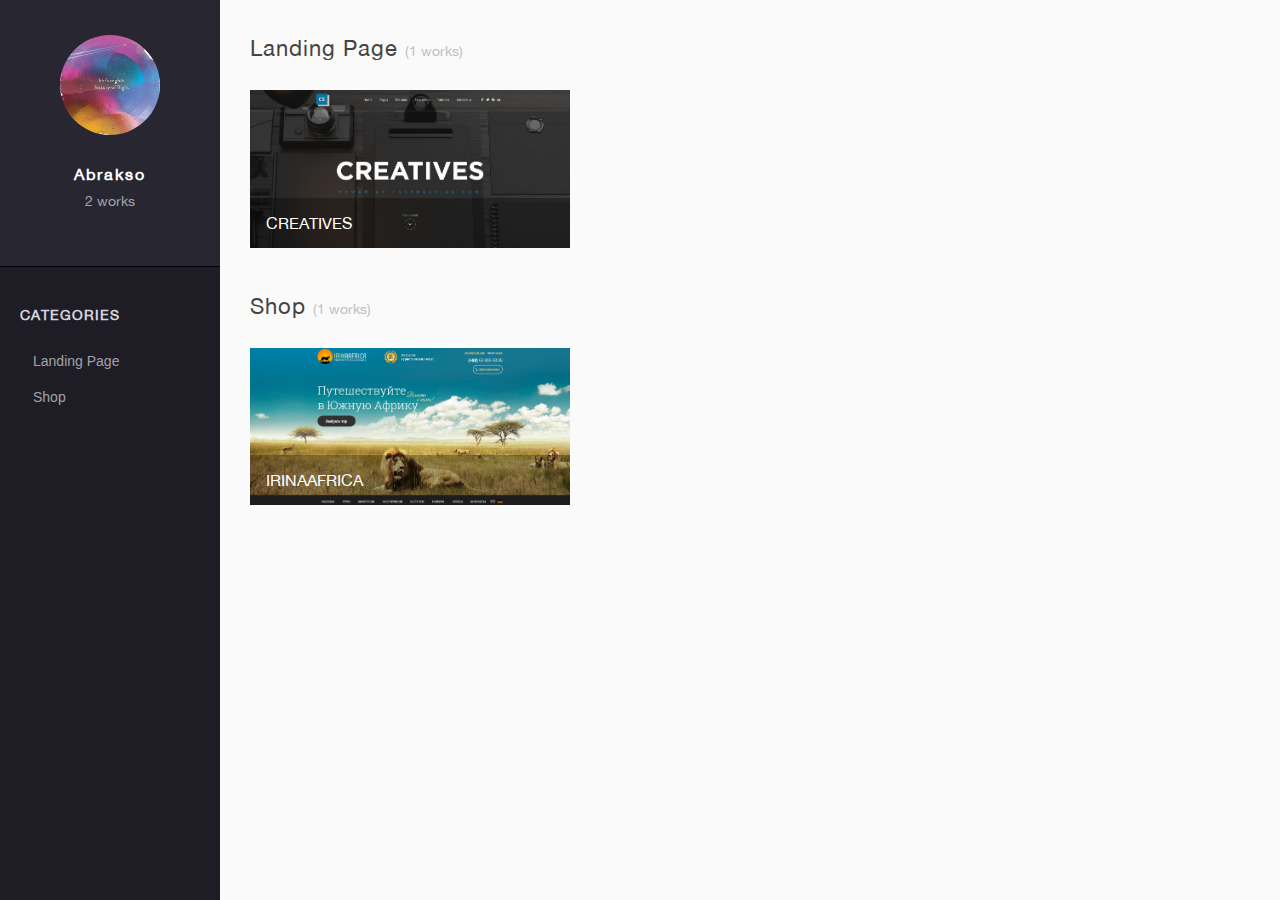
==== index.html @ 2fc0e8e0 "africaToP" ====
<!DOCTYPE html>
<html lang="en">
  <head>
    <meta charset="utf-8">
    <meta name="viewport" content="width=device-width, initial-scale=1, shrink-to-fit=no">
    <meta name="description" content="">
    <meta name="author" content="">
    <title>Abrakso</title>
    <link href="css/style.css" rel="stylesheet">
  </head>

  <body>
    <!-- <button class="menu_btn"></button> -->
    <aside class="menu">
      <div class="menu__userbar userbar">
        <div class="userbar__avatar"></div>
        <div class="userbar__info info">
          <h1 class="info__name">Abrakso</h1>
          <p class="info__works"></p>
        </div>
        <!-- <button class="userbar__button button">Upload</button> -->
      </div>
      <div class="categories">
        <p class="categories__title">categories</p>
        <ul class="categories__list list">
          <li class="list__item item"><button class="item__button">Landing Page</button></li>
          <!-- <li class="list__item item"><button class="item__button">Multi Page</button></li> -->
          <li class="list__item item"><button class="item__button">Shop</button></li>
        </ul>
      </div>
      <button class="menu_button"></button>
    </aside>
    <main class="main">
      <section class="main__landing-pages type">
        <h2 class="type__title">Landing Page <span class="type__count"></span></h2>
        <div class="type__content content">
          <div class="content__element element">
            <a href="creatives/index.html"><img src="img/works/creatives.jpg" alt="Creatives"></a>
            <p class="element__name">creatives</p>
          </div>
        </div>
      </section>
      <!-- <section class="main__multi-pasges type">
        <h2 class="type__title">Multi Page <span class="type__count"></span></h2>
        <div class="type__content content">
          
        </div>
      </section> -->
      <section class="main__shops type">
        <h2 class="type__title">Shop <span class="type__count"></span></h2>
        <div class="type__content content">
          <div class="content__element element">
            <a href="creatives/index.html"><img src="img/works/africa.jpg" alt="Creatives"></a>
            <p class="element__name">IRINAAFRICA</p>
          </div>
        </div>
      </section>
    </main>
    <script src="js/libs.min.js"></script>
    <script src="js/script.js"></script>
  </body>
</html>
---- css/style.css ----
@font-face {
  font-family: HelN;
  src: local("HelveticaNeue"), url(../fonts/HelveticaNeue.ttf); }

@font-face {
  font-family: HelNB;
  src: local("HelveticaNeueBold"), url(../fonts/HelveticaNeueBold.ttf); }

body {
  margin: 0;
  padding: 0;
  font-family: HelN,sans-serif;
  background-color: #fafafa; }

* {
  -webkit-box-sizing: border-box;
          box-sizing: border-box; }

img {
  max-width: 100%; }

button:focus {
  outline: none; }

.menu {
  position: fixed;
  top: 0px;
  left: 0px;
  width: 220px;
  height: 100vh;
  background-color: #1e1d26;
  z-index: 999; }

.menu_button {
  background-color: transparent;
  width: 40px;
  height: 30px;
  display: none;
  border: none;
  cursor: pointer;
  border-bottom: 5px solid #ea5a5a;
  border-top: 5px solid #ea5a5a;
  border-left: 0px solid transparent;
  border-right: 0px solid transparent;
  -webkit-box-pack: center;
  -webkit-justify-content: center;
      -ms-flex-pack: center;
          justify-content: center;
  -webkit-box-align: center;
  -webkit-align-items: center;
      -ms-flex-align: center;
          align-items: center;
  -webkit-transition: .2s;
  -o-transition: .2s;
  transition: .2s;
  position: absolute;
  z-index: 999; }
  .menu_button::before {
    content: '';
    position: absolute;
    width: 100%;
    height: 5px;
    background-color: #ea5a5a;
    -webkit-transition: .2s;
    -o-transition: .2s;
    transition: .2s; }
  .menu_button::after {
    content: '';
    position: absolute;
    width: 100%;
    height: 5px;
    background-color: #ea5a5a;
    -webkit-transition: .2s;
    -o-transition: .2s;
    transition: .2s; }
  .menu_button_active {
    height: 40px;
    border: 4px solid #ea5a5a;
    -webkit-border-radius: 50%;
            border-radius: 50%; }
    .menu_button_active::after {
      -webkit-transform: rotate(45deg);
          -ms-transform: rotate(45deg);
              transform: rotate(45deg);
      width: 80%;
      height: 4px; }
    .menu_button_active::before {
      -webkit-transform: rotate(-45deg);
          -ms-transform: rotate(-45deg);
              transform: rotate(-45deg);
      width: 80%;
      height: 4px; }

.userbar {
  display: -webkit-box;
  display: -webkit-flex;
  display: -ms-flexbox;
  display: flex;
  -webkit-box-orient: vertical;
  -webkit-box-direction: normal;
  -webkit-flex-direction: column;
      -ms-flex-direction: column;
          flex-direction: column;
  -webkit-box-align: center;
  -webkit-align-items: center;
      -ms-flex-align: center;
          align-items: center;
  background-color: #272631;
  padding: 35px 0px;
  border-bottom: 1px solid #000; }
  .userbar__avatar {
    width: 100px;
    height: 100px;
    -webkit-border-radius: 50%;
            border-radius: 50%;
    background-image: url(../img/avatar.jpg);
    -webkit-background-size: cover;
            background-size: cover;
    background-repeat: no-repeat;
    background-position: center;
    margin-bottom: 19px; }
  .userbar__info {
    text-align: center; }

.info__name {
  font-size: 16px;
  color: #ffffff;
  letter-spacing: 2px;
  margin-bottom: 10px; }

.info__works {
  font-size: 14px;
  color: #a3a2a8;
  margin-top: 0;
  margin-bottom: 22px; }

.info__button {
  padding: 13px 50px;
  background-color: #ea5a5a;
  border: none;
  color: #ffffff;
  text-transform: uppercase;
  -webkit-border-radius: 50px;
          border-radius: 50px;
  font-size: 15px;
  cursor: pointer; }

.categories__title {
  font-weight: bold;
  text-transform: uppercase;
  letter-spacing: 1px;
  font-size: 14px;
  color: #d6d5df;
  margin-top: 40px;
  margin-bottom: 20px;
  margin-left: 20px; }

.categories__list {
  list-style-type: none;
  margin: 0;
  padding: 0; }

.categories_active {
  background-color: transparent;
  border: none;
  font-weight: bold;
  text-transform: uppercase;
  letter-spacing: 1px;
  font-size: 16px;
  color: #d6d5df;
  cursor: pointer;
  display: none; }

.item__button {
  width: 100%;
  background-color: transparent;
  font-size: 14px;
  color: #a3a2a8;
  border: none;
  text-align: left;
  padding: 10px 0px 10px 30px;
  border-left: 3px solid transparent;
  cursor: pointer; }
  .item__button:hover {
    border-left: 3px solid #ea5a5a;
    color: #d6d5df;
    background-color: #19181e; }

.main {
  padding: 0px 20px 35px 20px; }

.type__title {
  font-size: 22px;
  font-weight: normal;
  letter-spacing: 1px;
  color: #444444;
  margin-top: 35px;
  padding-left: 230px; }

.type__count {
  font-size: 14px;
  color: #c0c0c0;
  letter-spacing: normal; }

.content {
  margin-left: 220px;
  display: -webkit-box;
  display: -webkit-flex;
  display: -ms-flexbox;
  display: flex;
  -webkit-flex-wrap: wrap;
      -ms-flex-wrap: wrap;
          flex-wrap: wrap; }
  .content__element {
    width: -webkit-calc(33.3% - 20px);
    width: calc(33.3% - 20px);
    background-color: #c0c0c0;
    margin: 10px 10px;
    position: relative; }
    .content__element:hover {
      -webkit-box-shadow: 0px 0px 15px rgba(0, 0, 0, 0.5);
              box-shadow: 0px 0px 15px rgba(0, 0, 0, 0.5); }
    .content__element img {
      display: -webkit-box;
      display: -webkit-flex;
      display: -ms-flexbox;
      display: flex;
      max-width: 100%;
      height: auto; }

.element__name {
  text-transform: uppercase;
  color: #ffffff;
  margin: 0px;
  padding: 16px;
  position: absolute;
  width: 100%;
  bottom: 0;
  background-color: rgba(0, 0, 0, 0.3); }

@media (max-width: 1199px) {
  .content__element {
    width: -webkit-calc(50% - 20px);
    width: calc(50% - 20px); } }

@media (max-width: 991px) {
  .menu {
    right: -220px;
    left: auto;
    -webkit-transition: .2s;
    -o-transition: .2s;
    transition: .2s; }
    .menu_active {
      right: 0; }
  .menu_button {
    display: -webkit-box;
    display: -webkit-flex;
    display: -ms-flexbox;
    display: flex;
    top: 0;
    left: 0;
    -webkit-transform: translateX(-110%) translateY(20%);
        -ms-transform: translateX(-110%) translateY(20%);
            transform: translateX(-110%) translateY(20%); }
  .content {
    margin-left: 0px; }
  .type__title {
    padding-left: 10px; } }

@media (max-width: 575px) {
  .content__element {
    width: -webkit-calc(100% - 20px);
    width: calc(100% - 20px); } }
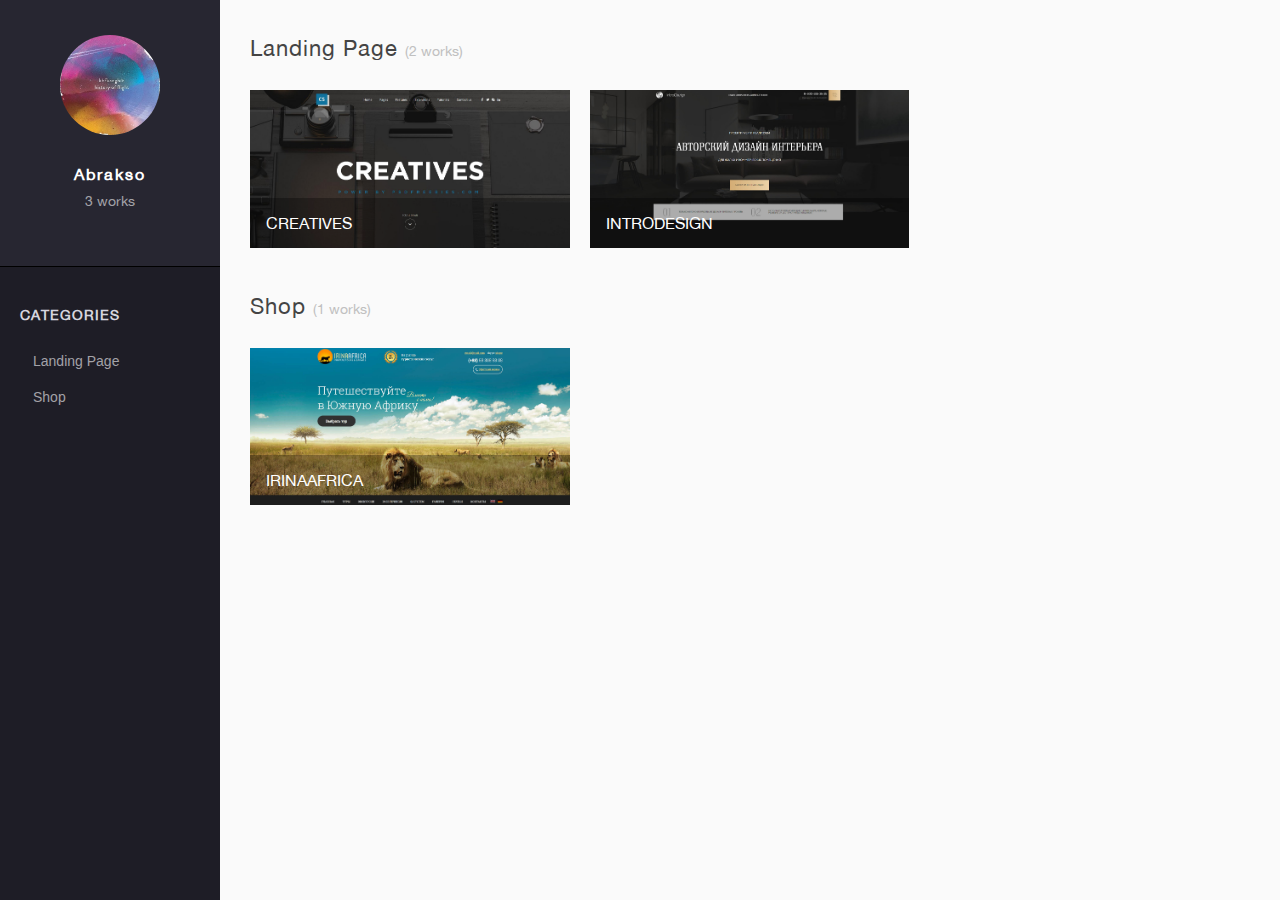
==== commit c4d8d90d: "introDesignUp" ====
--- a/index.html
+++ b/index.html
@@ -38,6 +38,10 @@
             <a href="creatives/index.html"><img src="img/works/creatives.jpg" alt="Creatives"></a>
             <p class="element__name">creatives</p>
           </div>
+          <div class="content__element element">
+            <a href="creatives/index.html"><img src="img/works/IntroDesign.jpg" alt="IntroDesign"></a>
+            <p class="element__name">IntroDesign</p>
+          </div>
         </div>
       </section>
       <!-- <section class="main__multi-pasges type">
@@ -50,7 +54,7 @@
         <h2 class="type__title">Shop <span class="type__count"></span></h2>
         <div class="type__content content">
           <div class="content__element element">
-            <a href="creatives/index.html"><img src="img/works/africa.jpg" alt="Creatives"></a>
+            <a href="africa/index.html"><img src="img/works/africa.jpg" alt="IRINAAFRICA"></a>
             <p class="element__name">IRINAAFRICA</p>
           </div>
         </div>
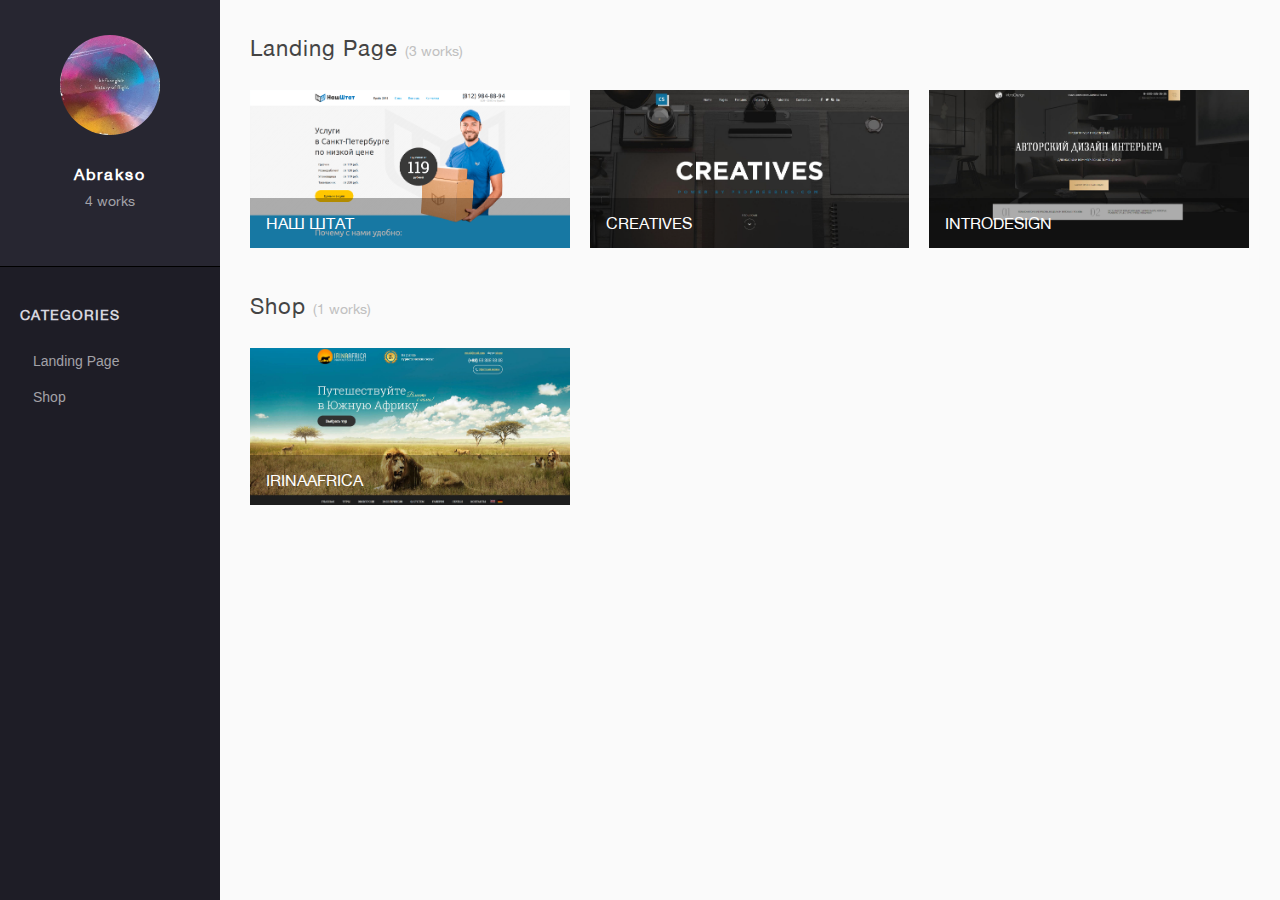
==== commit 4211e1a9: "shtat" ====
--- a/index.html
+++ b/index.html
@@ -35,11 +35,15 @@
         <h2 class="type__title">Landing Page <span class="type__count"></span></h2>
         <div class="type__content content">
           <div class="content__element element">
+            <a href="shtat/index.html"><img src="img/works/shtat.png" alt="Наш штат"></a>
+            <p class="element__name">Наш штат</p>
+          </div>
+          <div class="content__element element">
             <a href="creatives/index.html"><img src="img/works/creatives.jpg" alt="Creatives"></a>
             <p class="element__name">creatives</p>
           </div>
           <div class="content__element element">
-            <a href="creatives/index.html"><img src="img/works/IntroDesign.jpg" alt="IntroDesign"></a>
+            <a href="introdesign/index.html"><img src="img/works/IntroDesign.jpg" alt="IntroDesign"></a>
             <p class="element__name">IntroDesign</p>
           </div>
         </div>
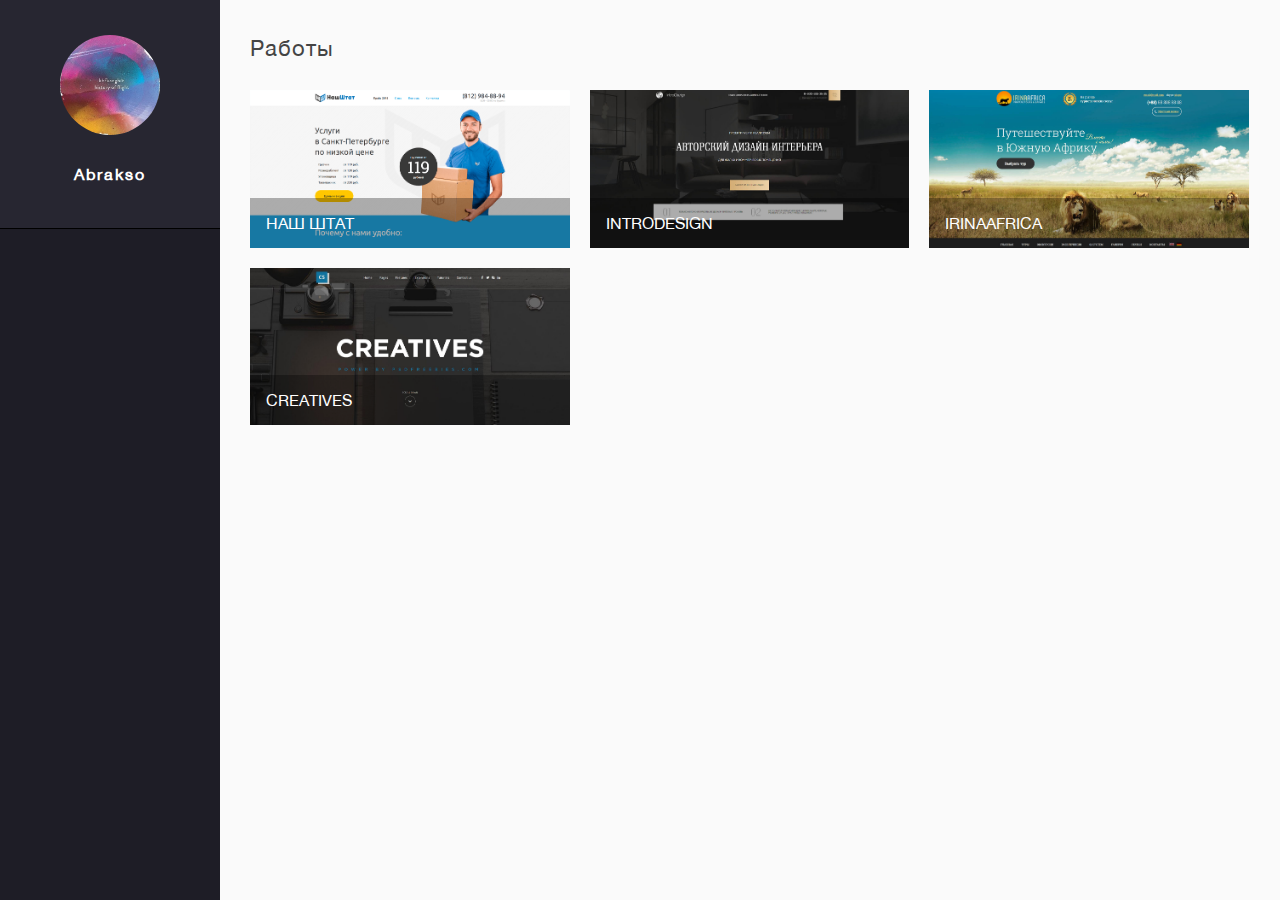
==== commit 62e2d4cd: "refactor" ====
--- a/index.html
+++ b/index.html
@@ -1,5 +1,5 @@
 <!DOCTYPE html>
-<html lang="en">
+<html lang="ru">
   <head>
     <meta charset="utf-8">
     <meta name="viewport" content="width=device-width, initial-scale=1, shrink-to-fit=no">
@@ -10,61 +10,36 @@
   </head>
 
   <body>
-    <!-- <button class="menu_btn"></button> -->
     <aside class="menu">
       <div class="menu__userbar userbar">
         <div class="userbar__avatar"></div>
         <div class="userbar__info info">
           <h1 class="info__name">Abrakso</h1>
-          <p class="info__works"></p>
         </div>
-        <!-- <button class="userbar__button button">Upload</button> -->
       </div>
-      <div class="categories">
-        <p class="categories__title">categories</p>
-        <ul class="categories__list list">
-          <li class="list__item item"><button class="item__button">Landing Page</button></li>
-          <!-- <li class="list__item item"><button class="item__button">Multi Page</button></li> -->
-          <li class="list__item item"><button class="item__button">Shop</button></li>
-        </ul>
-      </div>
-      <button class="menu_button"></button>
     </aside>
     <main class="main">
       <section class="main__landing-pages type">
-        <h2 class="type__title">Landing Page <span class="type__count"></span></h2>
+        <h2 class="type__title">Работы</h2>
         <div class="type__content content">
-          <div class="content__element element">
-            <a href="shtat/index.html"><img src="img/works/shtat.png" alt="Наш штат"></a>
+          <a href="shtat/index.html" class="content__element element">
+            <img src="img/works/shtat.png" alt="Наш штат">
             <p class="element__name">Наш штат</p>
-          </div>
-          <div class="content__element element">
-            <a href="creatives/index.html"><img src="img/works/creatives.jpg" alt="Creatives"></a>
+          </a>
+          <a href="introdesign/index.html" class="content__element element">
+            <img src="img/works/IntroDesign.jpg" alt="IntroDesign">
+            <p class="element__name">IntroDesign</p>
+          </a>
+          <a href="africa/index.html" class="content__element element">
+            <img src="img/works/africa.jpg" alt="IRINAAFRICA">
+            <p class="element__name">IRINAAFRICA</p>
+          </a>
+          <a href="creatives/index.html" class="content__element element">
+            <img src="img/works/creatives.jpg" alt="Creatives">
             <p class="element__name">creatives</p>
-          </div>
-          <div class="content__element element">
-            <a href="introdesign/index.html"><img src="img/works/IntroDesign.jpg" alt="IntroDesign"></a>
-            <p class="element__name">IntroDesign</p>
-          </div>
-        </div>
-      </section>
-      <!-- <section class="main__multi-pasges type">
-        <h2 class="type__title">Multi Page <span class="type__count"></span></h2>
-        <div class="type__content content">
-          
-        </div>
-      </section> -->
-      <section class="main__shops type">
-        <h2 class="type__title">Shop <span class="type__count"></span></h2>
-        <div class="type__content content">
-          <div class="content__element element">
-            <a href="africa/index.html"><img src="img/works/africa.jpg" alt="IRINAAFRICA"></a>
-            <p class="element__name">IRINAAFRICA</p>
-          </div>
+          </a>
         </div>
       </section>
     </main>
-    <script src="js/libs.min.js"></script>
-    <script src="js/script.js"></script>
   </body>
-</html>+</html>
